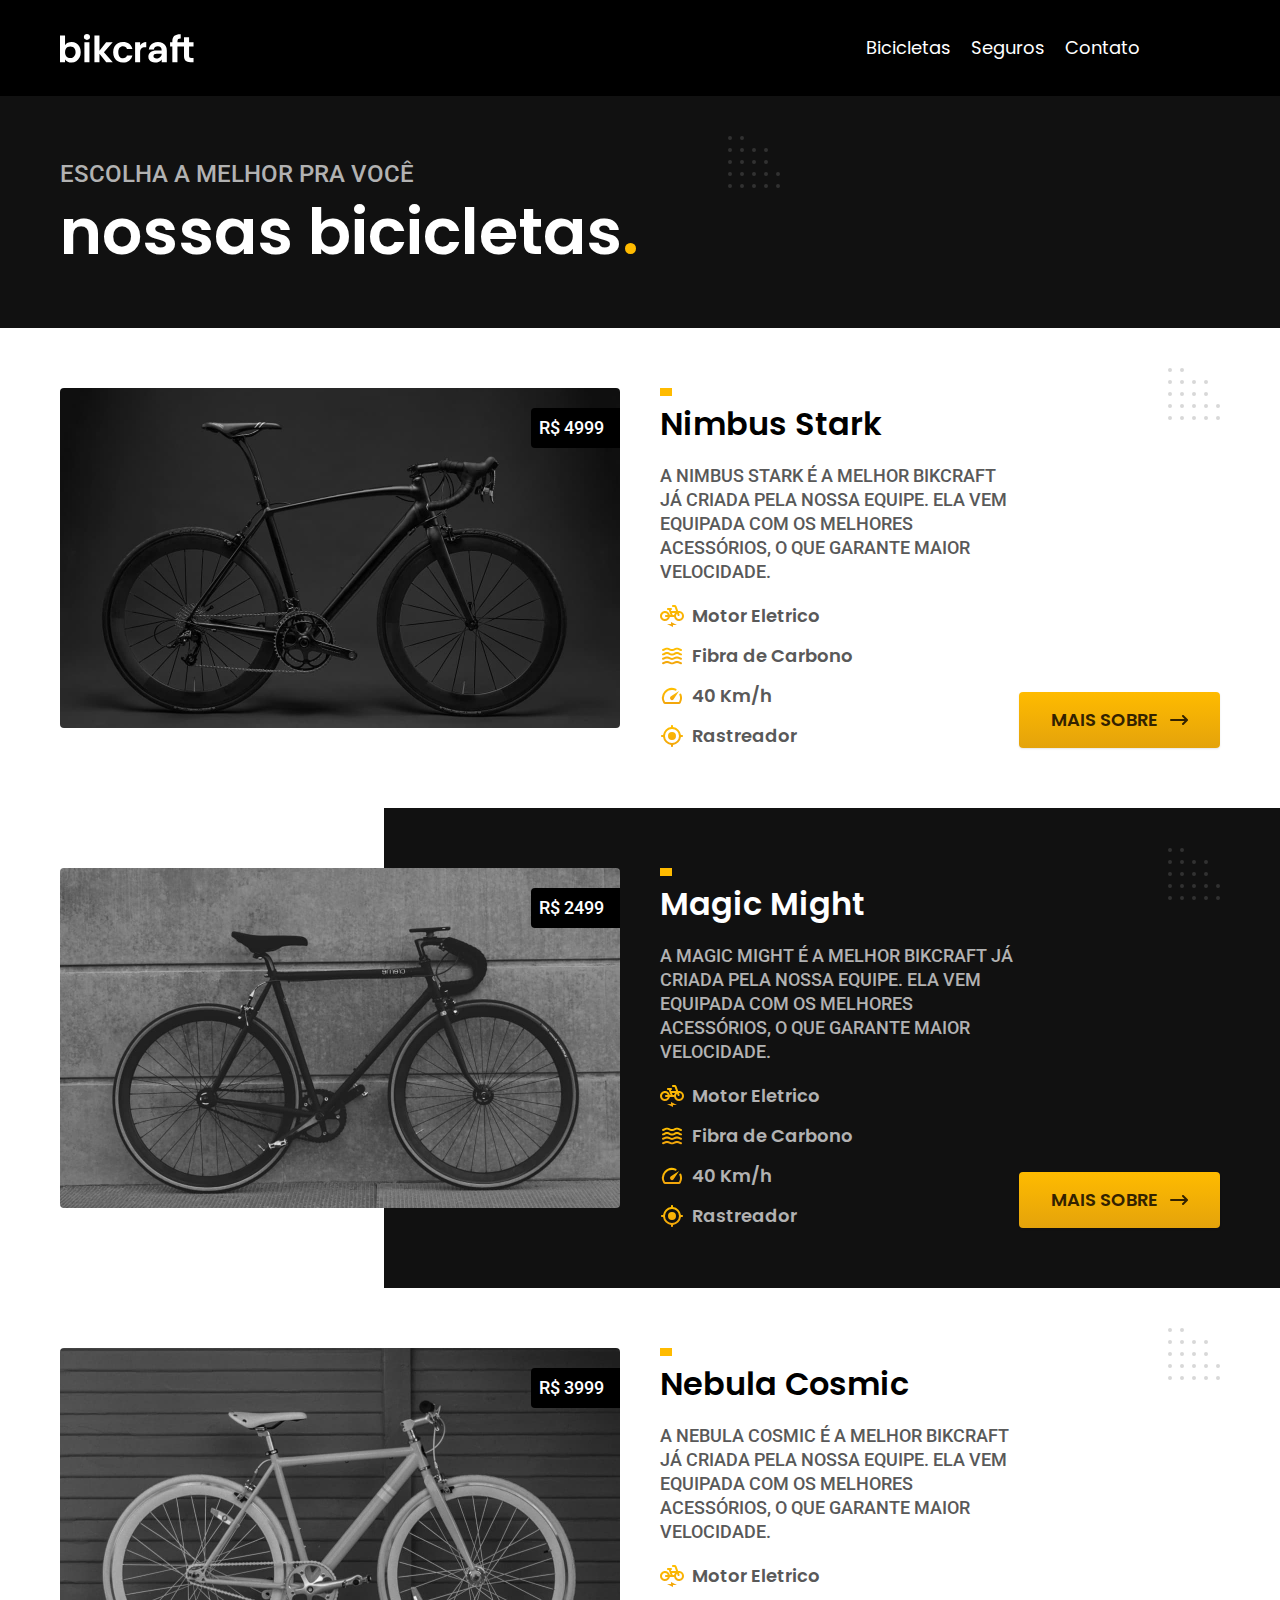
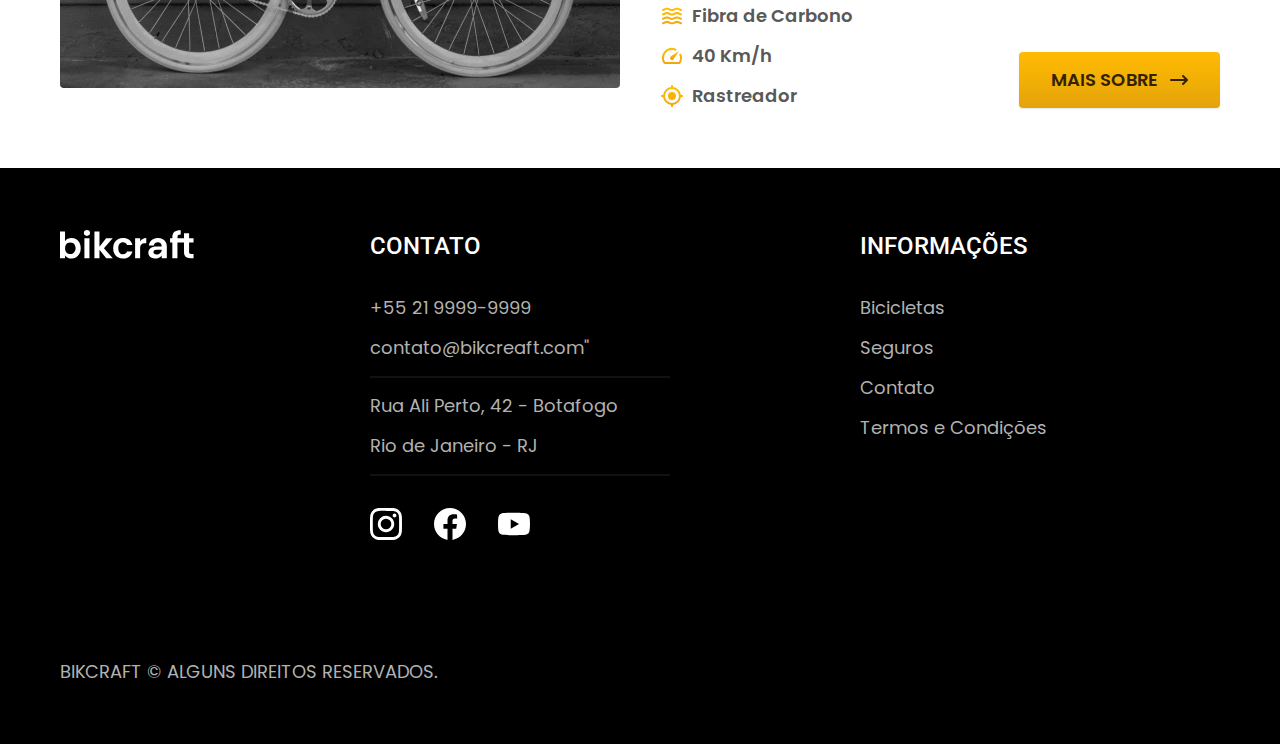
==== bicicletas.html @ 271f842e "atualizacao" ====
<html lang="pt-br">

<head>
  <meta charset="UTF-8">
  <meta name="viewport" content="width=device-width, initial-scale=1.0">
  <meta name="description" content="Bicicletas elétricas de alta precisão e qualidade,  feitas sob medida para o cliente. Explore o mundo na sua velocidade com a Bikcraft.">
  <title>Bikcraft - Bicicletas Elétricas</title>
  <link rel="stylesheet" href="./css/style.css" <link rel="preconnect" href="https://fonts.googleapis.com">
  <link rel="preconnect" href="https://fonts.gstatic.com" crossorigin>
  <link href="https://fonts.googleapis.com/css2?family=Poppins:wght@400;600&family=Roboto:wght@400;500&display=swap" rel="stylesheet">
  <link rel="preconnect" href="https://fonts.googleapis.com">
  <link rel="preconnect" href="https://fonts.gstatic.com" crossorigin>
  <link href="https://fonts.googleapis.com/css2?family=Merriweather:ital,wght@1,900&display=swap" rel="stylesheet">
</head>

<body id="bicicletas">
  <header class="header-bg">
    <div class="header">
      <a href="./" class="logo"><img src="../img/bikcraft.svg" alt="Bikcraft"></a>
      <nav aria-label="primaria">
        <ul class="header-menu">
          <li> <a href="./bicicletas.html" class="font-1-m">Bicicletas</a></li>
          <li> <a href="./seguros.html" class="font-1-m">Seguros</a></li>
          <li> <a href="./contato.html" class="font-1-m">Contato</a></li>
        </ul>
      </nav>
    </div>
  </header>

  <main>

    <div class="titulo-bg">
      <div class="titulo container">
        <p class="font-2-l-b c5">ESCOLHA A MELHOR PRA VOCÊ</p>
        <h1 class="font-1-xxl c0">nossas bicicletas<span class="ponto">.</span></h1>
      </div>
    </div>


    <div class="bicicletas container">
      <div class="bicicletas-imagem">
        <img src="./img/bicicletas/nimbus.jpg" alt="Bicicleta Preta">
        <span class="font-2-m c0">R$ 4999</span>
      </div>
      <div class="bicicletas-conteudo">
        <h2 class="font-1-xl">Nimbus Stark</h2>
        <p class="font-2-s c8">A Nimbus Stark é a melhor Bikcraft já criada pela nossa equipe. Ela vem equipada com os melhores acessórios, o que garante maior velocidade.
        <p>
        <ul class="font-1-m c8">
          <li><img src="./img/icones/eletrica.svg" alt="">Motor Eletrico</li>
          <li><img src="./img/icones/carbono.svg" alt="">Fibra de Carbono</li>
          <li><img src="./img/icones/velocidade.svg" alt="">40 Km/h</li>
          <li><img src="./img/icones/rastreador.svg" alt="">Rastreador</li>
        </ul>
        <a href="./bicicletas/nimbus.html" class="botao-seta">MAIS SOBRE</a>
      </div>
    </div>


    <div class="bicicletas-bg">
      <div class="bicicletas container">
        <div class="bicicletas-imagem">
          <img src="./img/bicicletas/magic.jpg" alt="Bicicleta Preta">
          <span class="font-2-m c0">R$ 2499</span>
        </div>
        <div class="bicicletas-conteudo">
          <h2 class="font-1-xl c0">Magic Might</h2>
          <p class="font-2-s c5">A Magic Might é a melhor Bikcraft já criada pela nossa equipe. Ela vem equipada com os melhores acessórios, o que garante maior velocidade.
          <p>
          <ul class="font-1-m c5">
            <li><img src="./img/icones/eletrica.svg" alt="">Motor Eletrico</li>
            <li><img src="./img/icones/carbono.svg" alt="">Fibra de Carbono</li>
            <li><img src="./img/icones/velocidade.svg" alt="">40 Km/h</li>
            <li><img src="./img/icones/rastreador.svg" alt="">Rastreador</li>
          </ul>
          <a href="./bicicletas/magic.html" class="botao-seta">MAIS SOBRE</a>
        </div>
      </div>
    </div>


    <div class="bicicletas container">
      <div class="bicicletas-imagem">
        <img src="./img/bicicletas/nebula.jpg" alt="Bicicleta Branca">
        <span class="font-2-m c0">R$ 3999</span>
      </div>
      <div class="bicicletas-conteudo">
        <h2 class="font-1-xl">Nebula Cosmic</h2>
        <p class="font-2-s c8">A Nebula Cosmic é a melhor Bikcraft já criada pela nossa equipe. Ela vem equipada com os melhores acessórios, o que garante maior velocidade.
        <p>
        <ul class="font-1-m c8">
          <li><img src="./img/icones/eletrica.svg" alt="">Motor Eletrico</li>
          <li><img src="./img/icones/carbono.svg" alt="">Fibra de Carbono</li>
          <li><img src="./img/icones/velocidade.svg" alt="">40 Km/h</li>
          <li><img src="./img/icones/rastreador.svg" alt="">Rastreador</li>
        </ul>
        <a class="botao-seta" href="./bicicletas/nebula.html">MAIS SOBRE</a>
      </div>
    </div>




  </main>

























  <footer class="footer-bg">
    <div class="footer container">
      <img class="logo" src="./img/bikcraft.svg" alt="Bikcraft">
      <div class="footer-contato">
        <h3 class="font-2-l-b c0">CONTATO</h3>
        <ul class="font-1-m c5">
          <li><a href="tel:+552199999999">+55 21 9999-9999</a></li>
          <li><a href="mailto:contato@bikcreaft.com">contato@bikcreaft.com"</a></li>
          <li>Rua Ali Perto, 42 - Botafogo</li>
          <li>Rio de Janeiro - RJ</li>
        </ul>
        <div class="footer-redes">
          <a href="./">
            <img src="./img/redes/instagram.svg" alt="instagram">
          </a>
          <a href="./">
            <img src="./img/redes/facebook.svg" alt="facebook">
          </a>
          <a href="./">
            <img src="./img/redes/youtube.svg" alt="youtube">
          </a>
        </div>
      </div>
      <div class="footer-info">
        <h3 class="font-2-l-b c0">INFORMAÇÕES</h3>
        <nav>
          <ul class="font-1-m c5">
            <li><a href="./bicicletas.html">Bicicletas</a></li>
            <li><a href="./seguros.html">Seguros</a></li>
            <li><a href="./contato.html">Contato</a></li>
            <li><a href="./termos.html">Termos e Condições</a></li>
          </ul>
        </nav>
      </div>
      <p class="footer-direitos font-1-m c5">Bikcraft © Alguns direitos reservados.</p>
    </div>
  </footer>
</body>

</html>
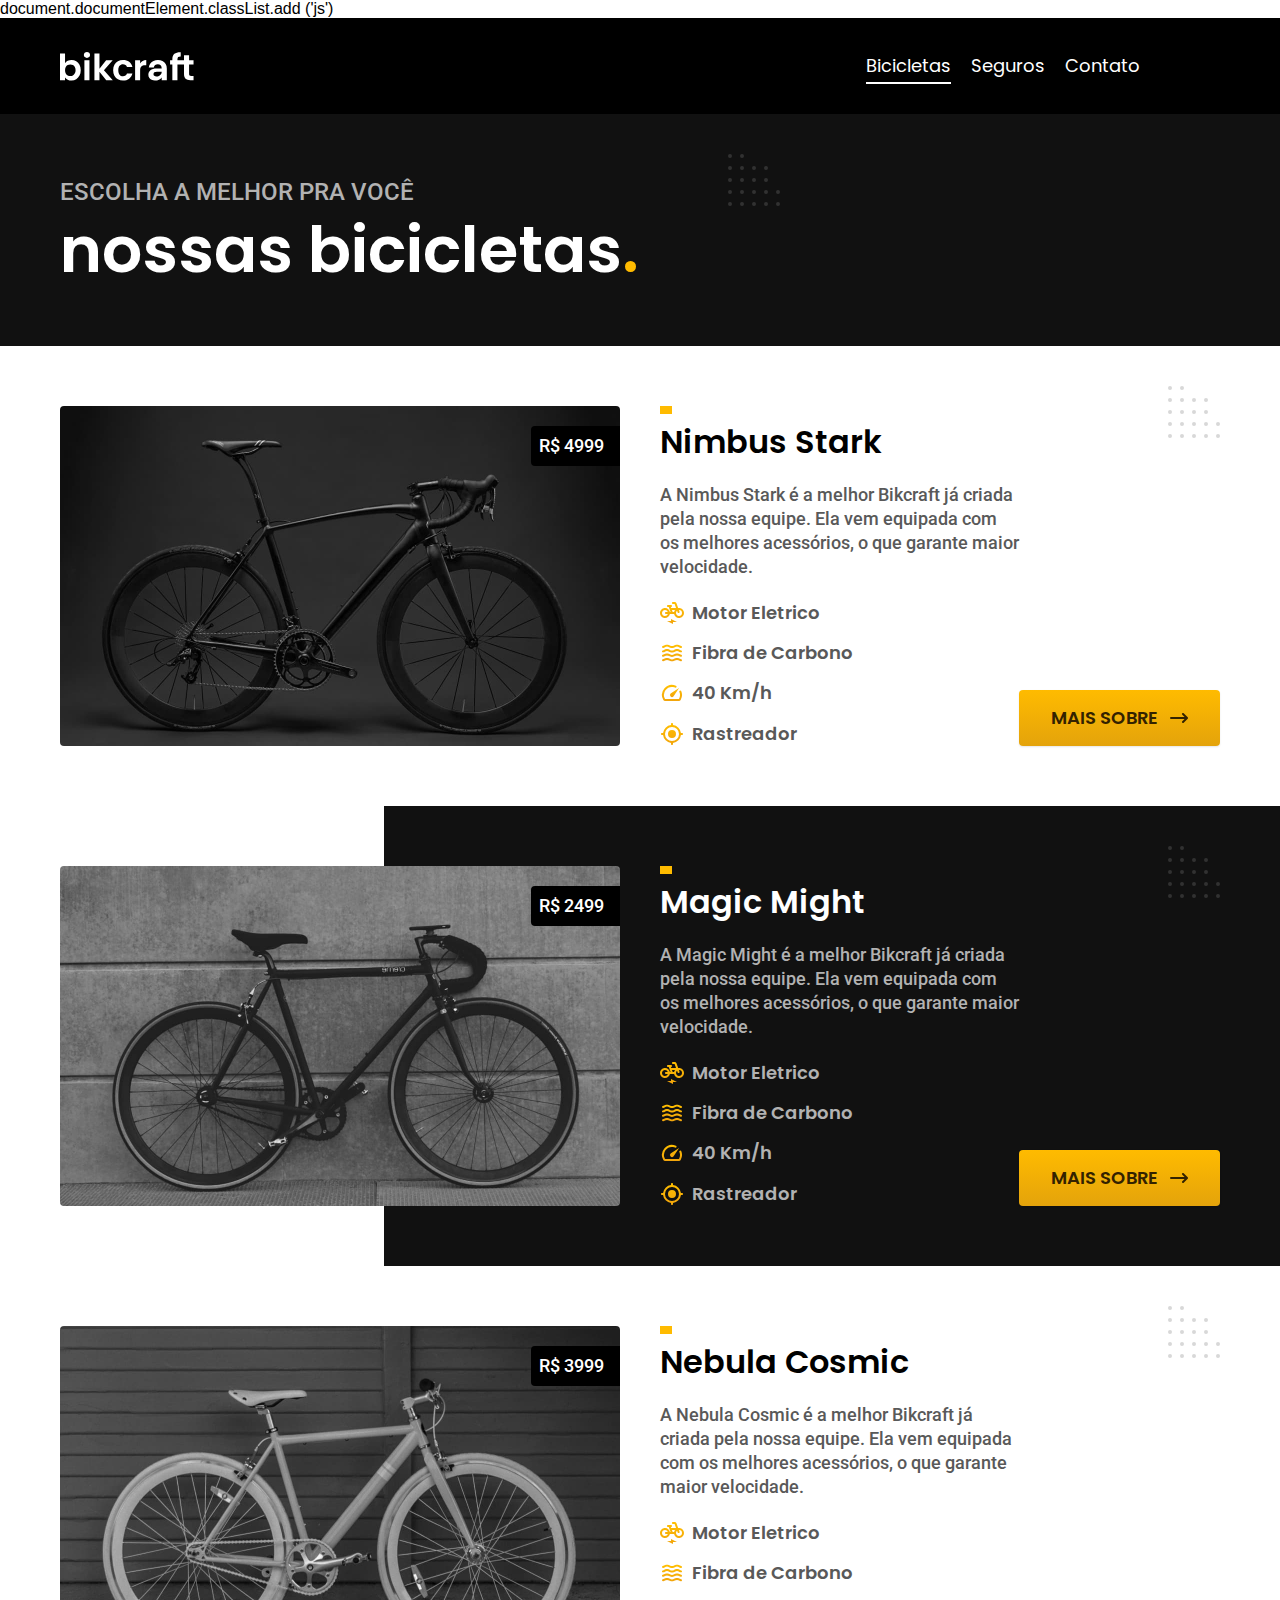
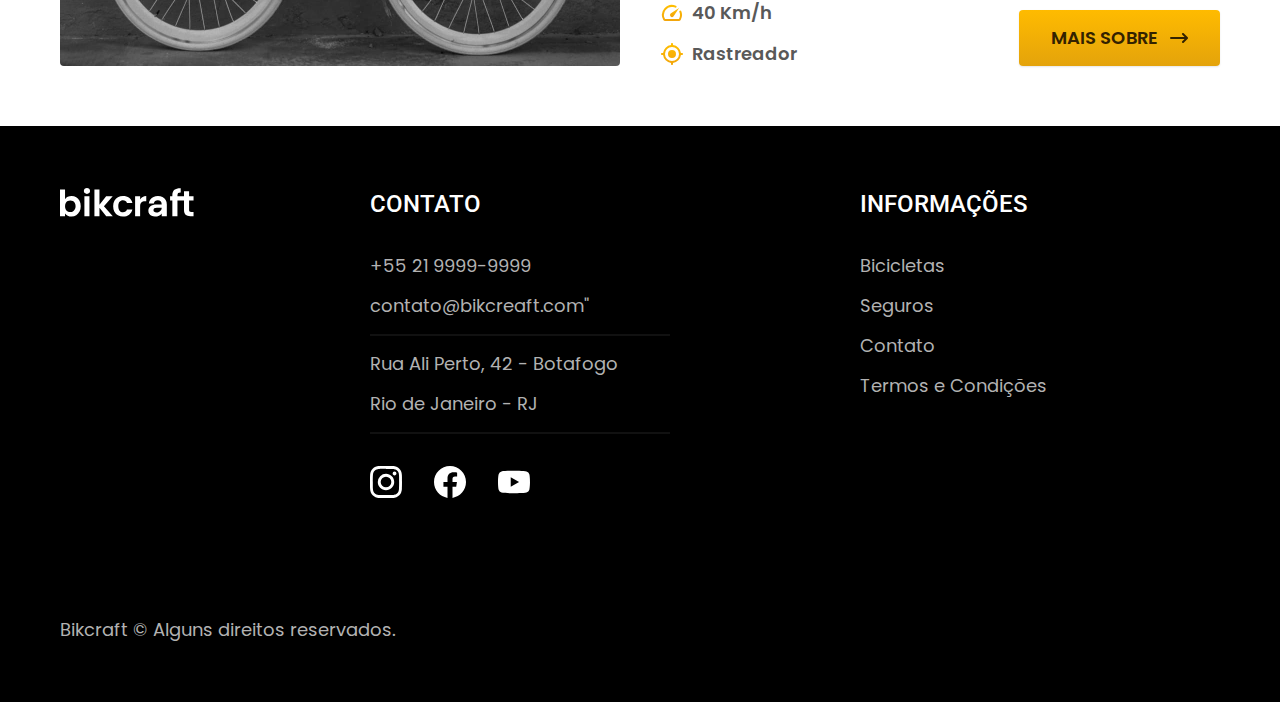
==== commit 1aeb8fb0: "pronto para producao" ====
--- a/bicicletas.html
+++ b/bicicletas.html
@@ -11,6 +11,8 @@
   <link rel="preconnect" href="https://fonts.googleapis.com">
   <link rel="preconnect" href="https://fonts.gstatic.com" crossorigin>
   <link href="https://fonts.googleapis.com/css2?family=Merriweather:ital,wght@1,900&display=swap" rel="stylesheet">
+  document.documentElement.classList.add ('js')
+  </script>
 </head>
 
 <body id="bicicletas">
@@ -164,6 +166,7 @@
       <p class="footer-direitos font-1-m c5">Bikcraft © Alguns direitos reservados.</p>
     </div>
   </footer>
+  <script src="./js/script.js"></script>
 </body>
 
 </html>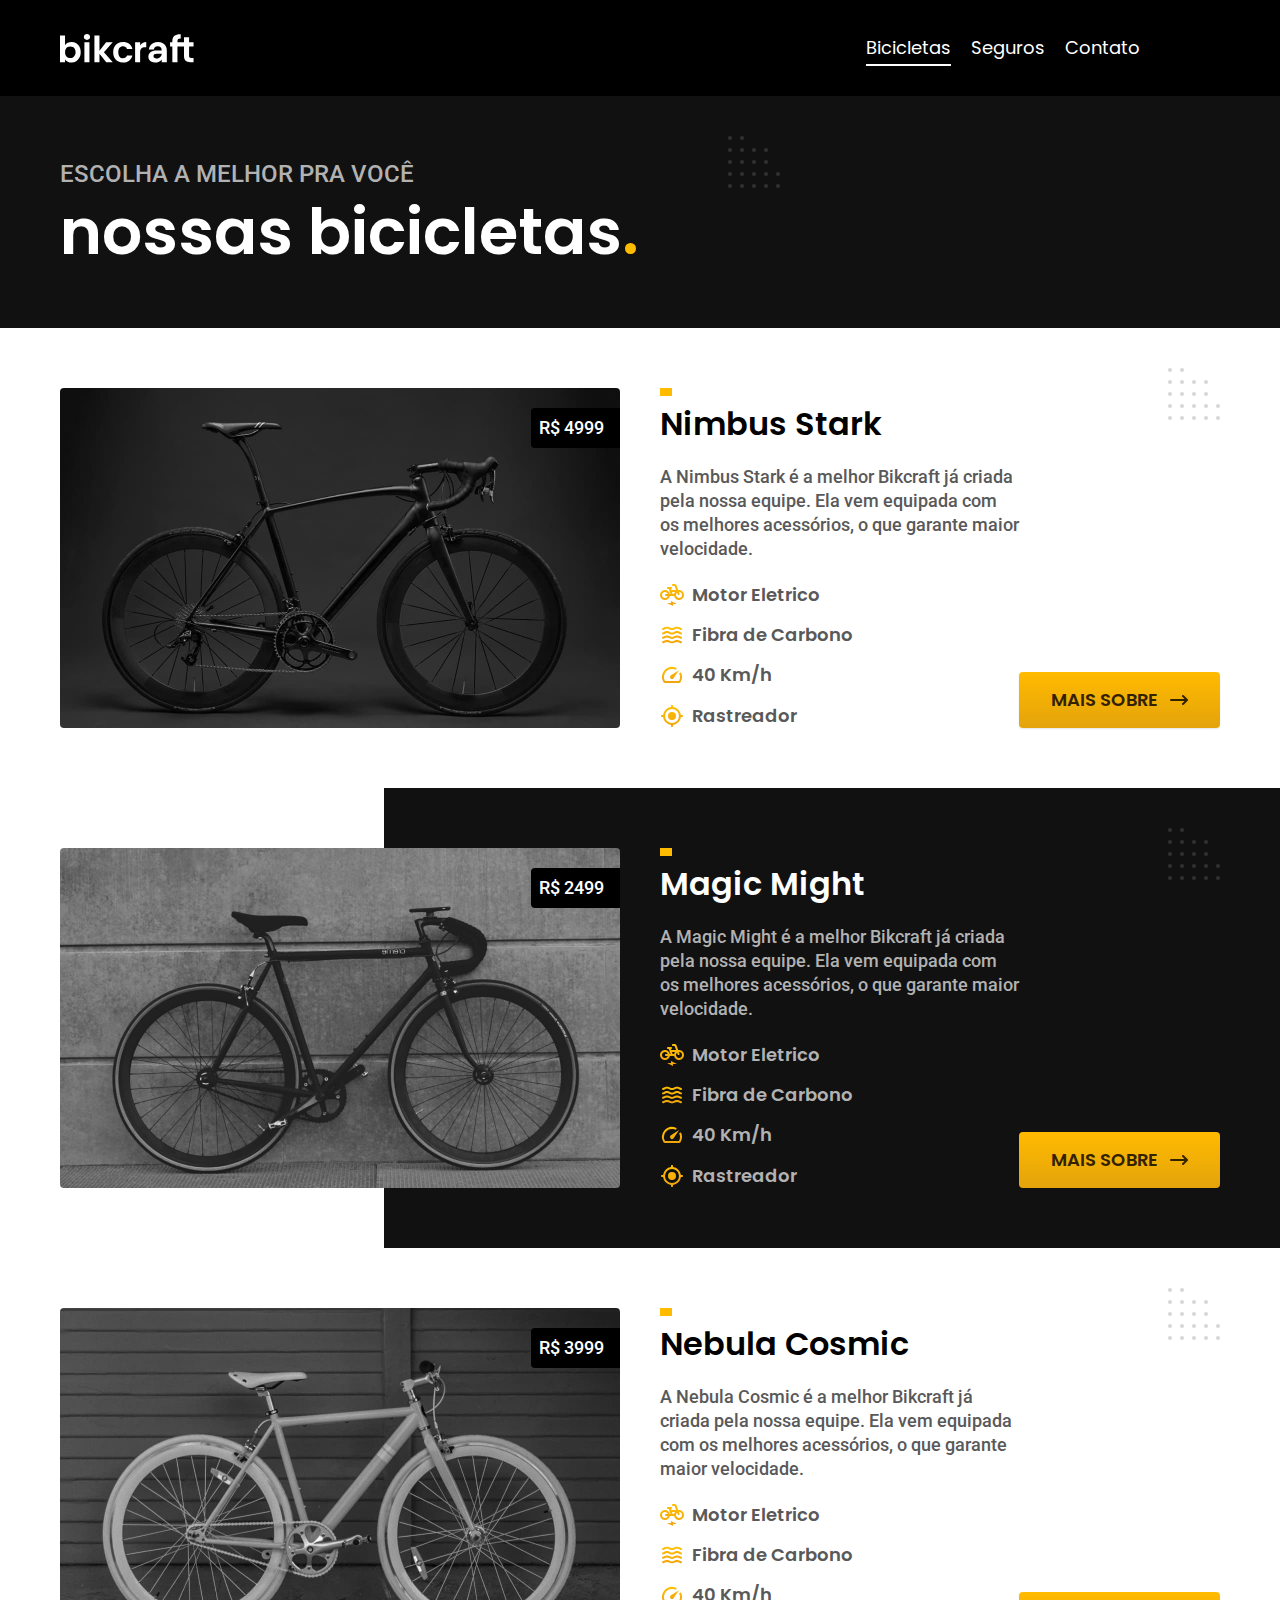
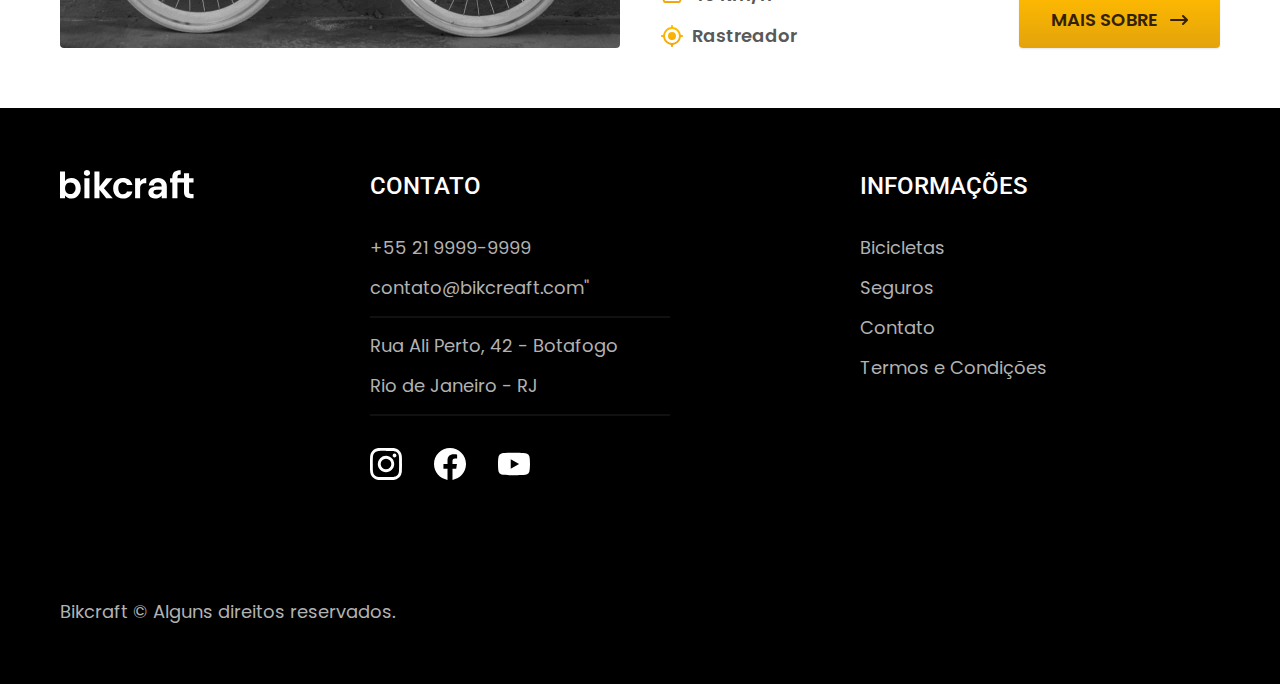
==== commit 1fa74e7c: "atualizacao" ====
--- a/bicicletas.html
+++ b/bicicletas.html
@@ -5,13 +5,15 @@
   <meta name="viewport" content="width=device-width, initial-scale=1.0">
   <meta name="description" content="Bicicletas elétricas de alta precisão e qualidade,  feitas sob medida para o cliente. Explore o mundo na sua velocidade com a Bikcraft.">
   <title>Bikcraft - Bicicletas Elétricas</title>
-  <link rel="stylesheet" href="./css/style.css" <link rel="preconnect" href="https://fonts.googleapis.com">
+  <link rel="stylesheet" href="./css/style.css">
+  <link rel="preconnect" href="https://fonts.googleapis.com">
   <link rel="preconnect" href="https://fonts.gstatic.com" crossorigin>
   <link href="https://fonts.googleapis.com/css2?family=Poppins:wght@400;600&family=Roboto:wght@400;500&display=swap" rel="stylesheet">
   <link rel="preconnect" href="https://fonts.googleapis.com">
   <link rel="preconnect" href="https://fonts.gstatic.com" crossorigin>
   <link href="https://fonts.googleapis.com/css2?family=Merriweather:ital,wght@1,900&display=swap" rel="stylesheet">
-  document.documentElement.classList.add ('js')
+  <script>
+    document.documentElement.classList.add('js')
   </script>
 </head>
 
--- a/css/style.css
+++ b/css/style.css
@@ -0,0 +1,34 @@
+/* Reset */
+@import "./global/global.css";
+/* Tipografia */
+@import "./global/tipografia.css";
+/* Cores */
+@import "./global/cores.css";
+/* Cabeçario */
+@import "./home/header.css";
+/* Indrodução */
+@import "./home/introducao.css";
+/* Componentes e atalhos */
+@import "./global/componentes.css";
+/* Bicicletas */
+@import "./bicicletas/bicicletas-lista.css";
+@import "./bicicletas/bicicletas.css";
+@import "./bicicleta/bicicleta.css";
+/* Tecnologia */
+@import "./home/tecnologia.css";
+/* Parceiros */
+@import "./home/parceiros.css";
+/* Depoimento */
+@import "./home/depoimento.css";
+/* Seguros */
+@import "./home/seguros.css";
+/* Rodapé */
+@import "./home/footer.css";
+/* Termos */
+@import "./externas/termos.css";
+/* Contato */
+@import "./externas/contato.css";
+/* Orçamento */
+@import "./externas/orcamentos.css";
+/* Animações */
+@import "./global/animacao.css"
